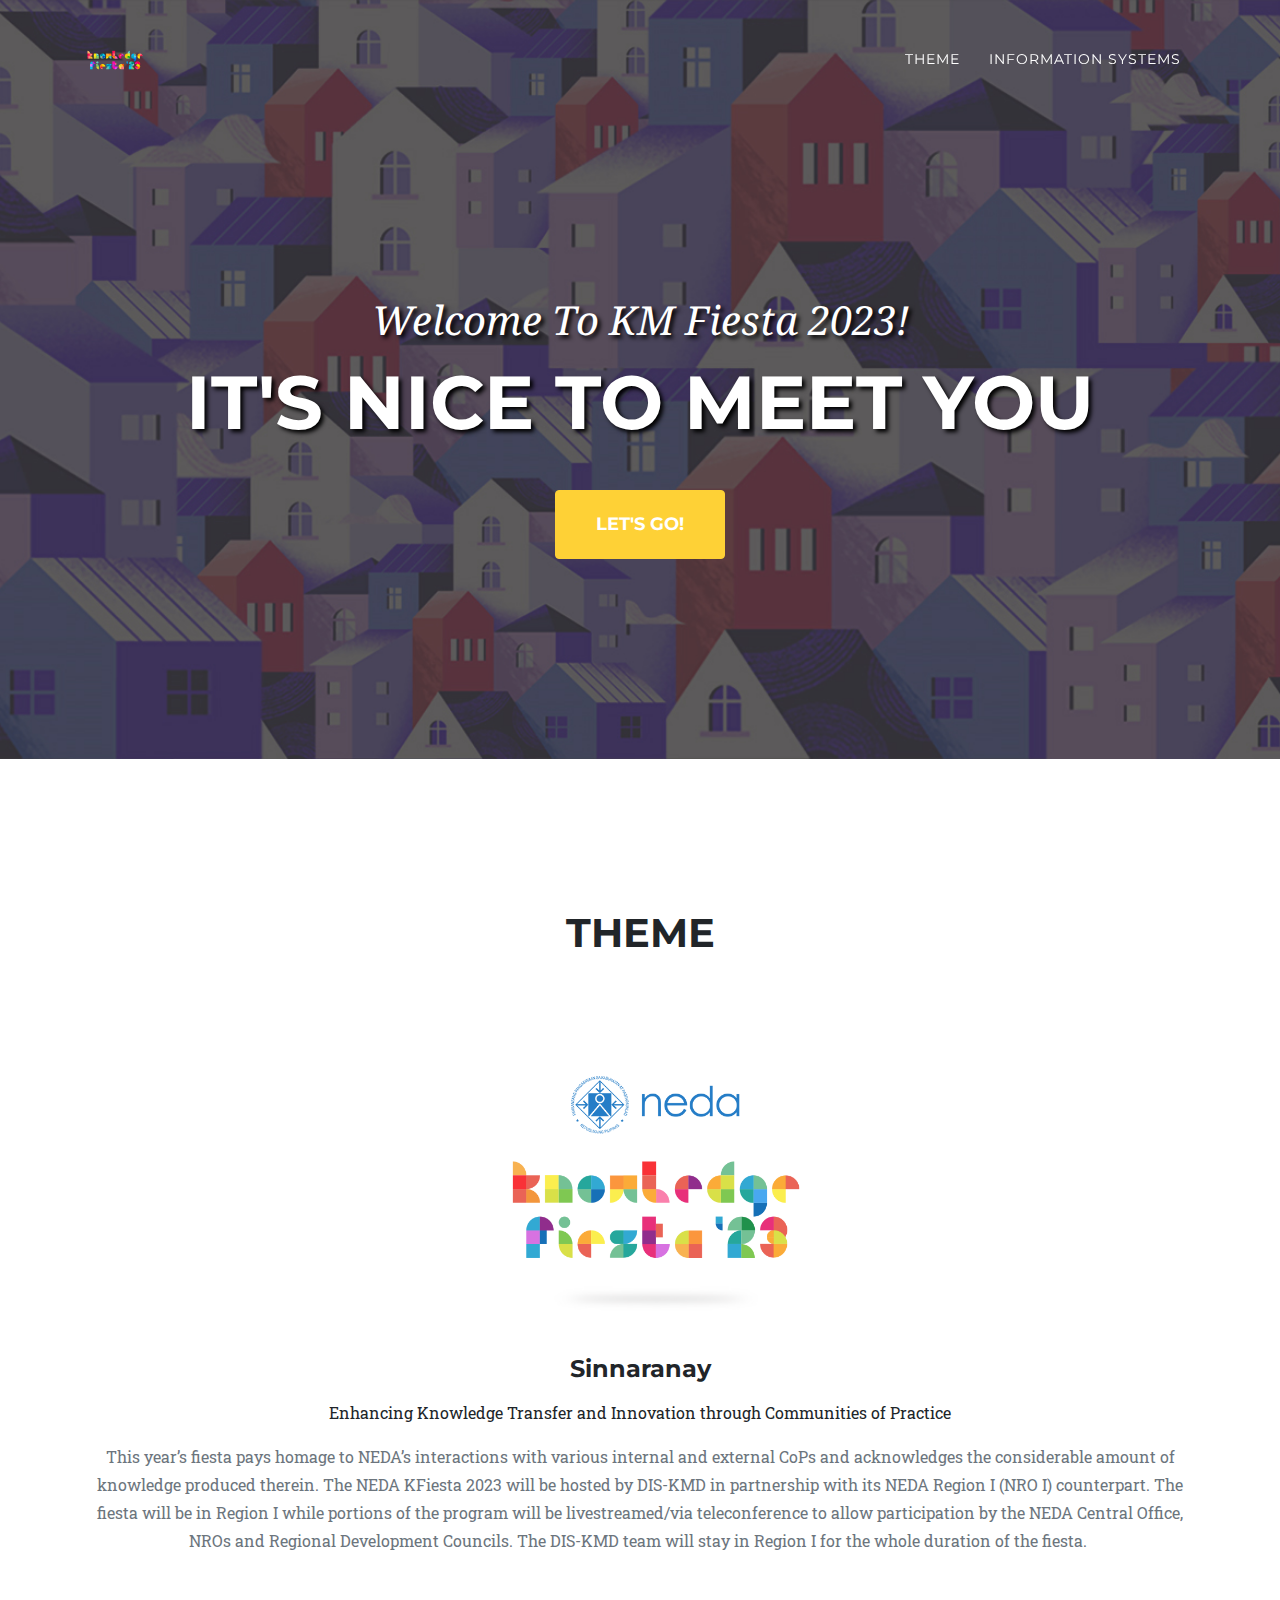
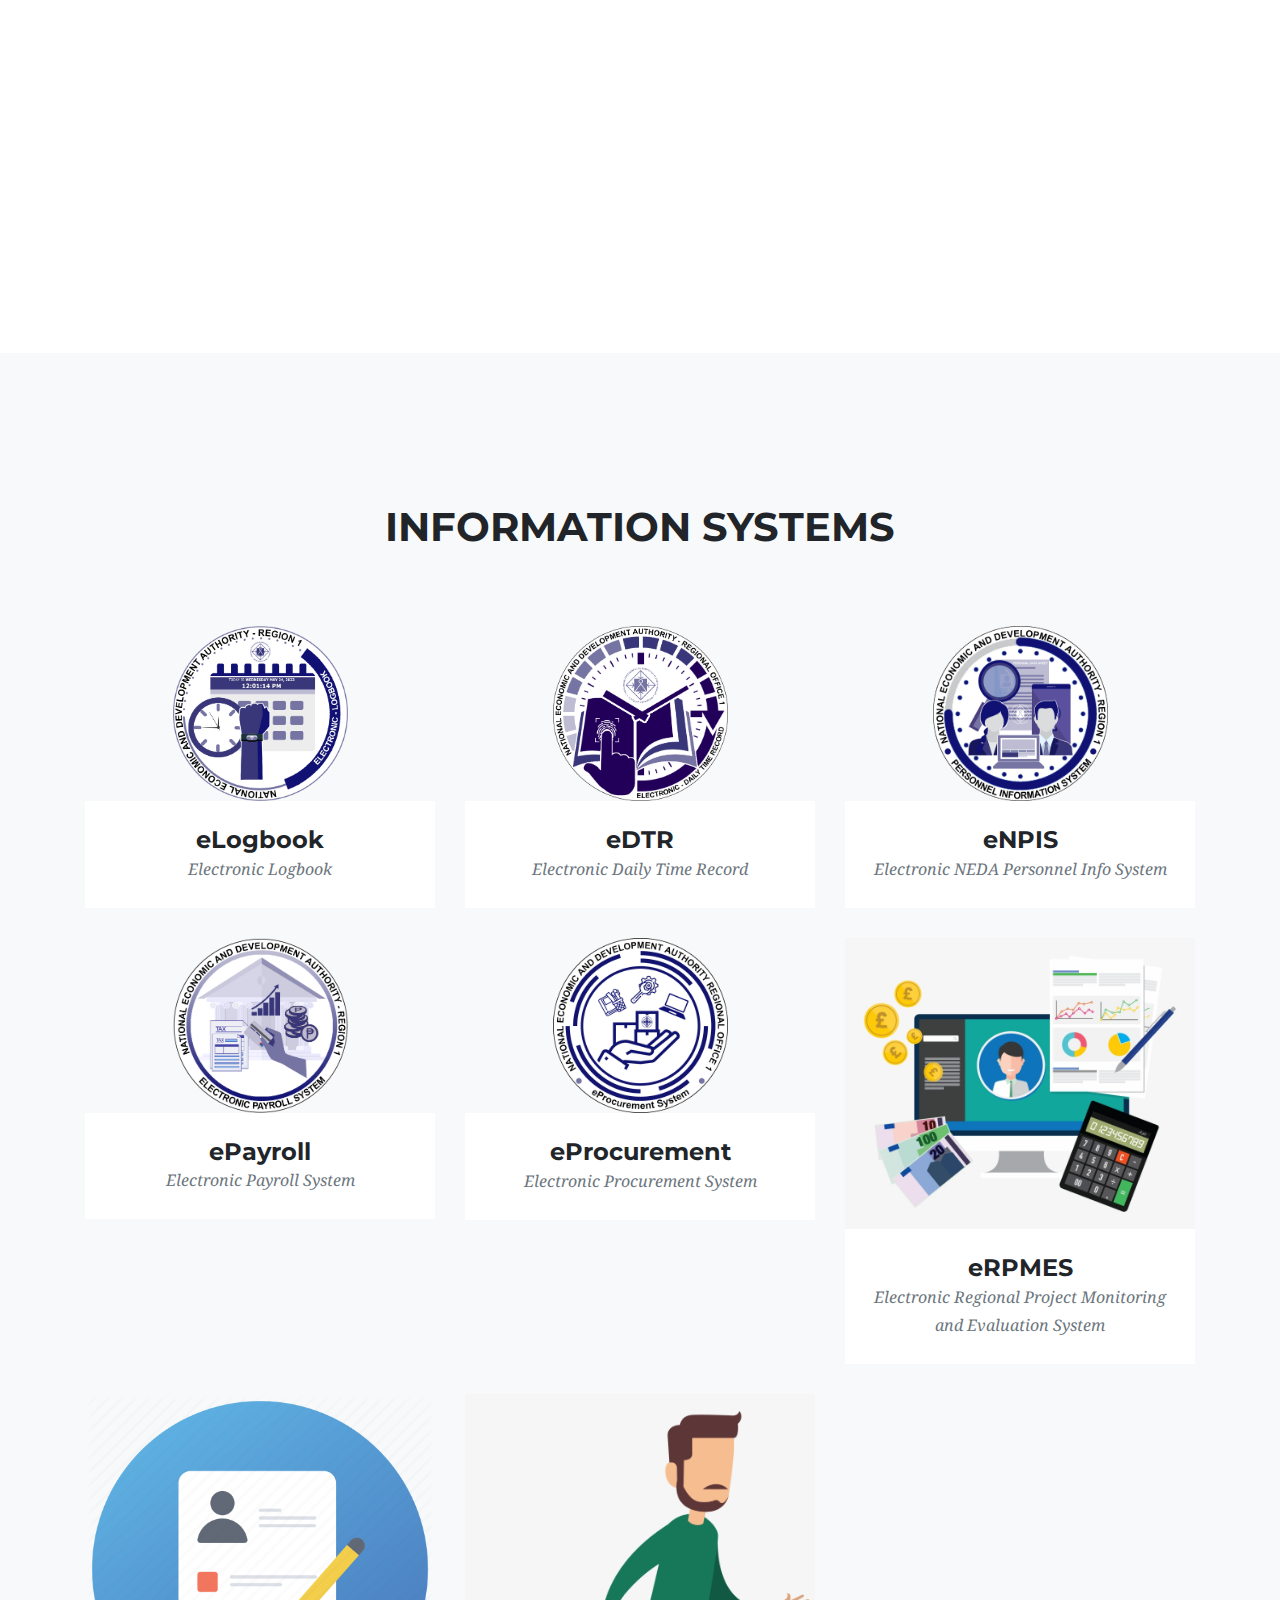
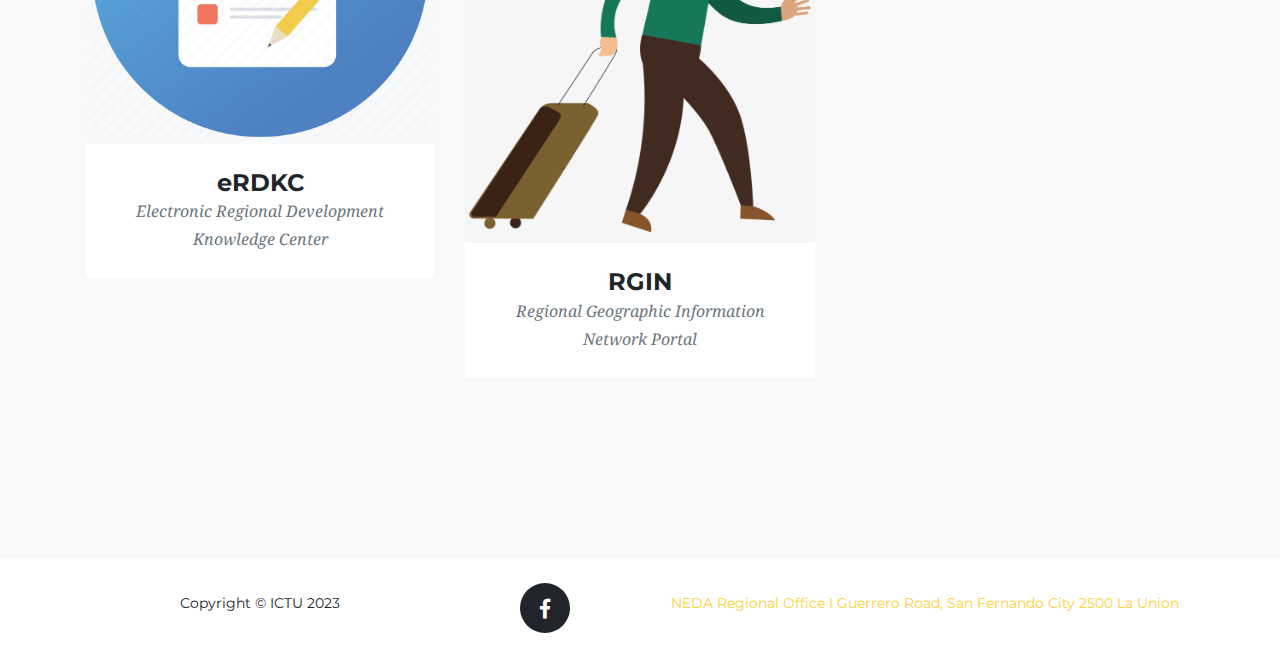
==== index.html @ d8503348 "first commit" ====
﻿<!DOCTYPE html>
<html lang="en">

<head>

  <meta charset="utf-8">
  <meta name="viewport" content="width=device-width, initial-scale=1, shrink-to-fit=no">
  <meta name="description" content="">
  <meta name="author" content="">

  <title>National Economic and Development Authority Region 1</title>
  <link rel="shortcut icon" href="./img/logos/kf2023logo.png" type="image/x-icon" />
  <!-- Bootstrap core CSS -->
  <link href="vendor/bootstrap/css/bootstrap.min.css" rel="stylesheet">

  <!-- Custom fonts for this template -->
  <link href="vendor/fontawesome-free/css/all.min.css" rel="stylesheet" type="text/css">
  <link href="https://fonts.googleapis.com/css?family=Montserrat:400,700" rel="stylesheet" type="text/css">
  <link href='https://fonts.googleapis.com/css?family=Kaushan+Script' rel='stylesheet' type='text/css'>
  <link href='https://fonts.googleapis.com/css?family=Droid+Serif:400,700,400italic,700italic' rel='stylesheet' type='text/css'>
  <link href='https://fonts.googleapis.com/css?family=Roboto+Slab:400,100,300,700' rel='stylesheet' type='text/css'>

  <!-- Custom styles for this template -->
  <link href="css/agency.min.css" rel="stylesheet">
  <link href="css/ess.min.css" rel="stylesheet">

</head>

<body id="page-top">

  <!-- Navigation -->
  <nav class="navbar navbar-expand-lg navbar-dark fixed-top" id="mainNav">
    <div class="container">
        <a class="navbar-brand js-scroll-trigger" href="#page-top"><img width="60" src="img/logos/kf2023logo.png" alt=""/></a>
        
      <button class="navbar-toggler navbar-toggler-right" type="button" data-toggle="collapse" data-target="#navbarResponsive" aria-controls="navbarResponsive" aria-expanded="false" aria-label="Toggle navigation">
        Menu
        <i class="fas fa-bars"></i>
      </button>
      <div class="collapse navbar-collapse" id="navbarResponsive">
        <ul class="navbar-nav text-uppercase ml-auto">
          <li class="nav-item">
            <a class="nav-link js-scroll-trigger" href="#services">Theme</a>
          </li>
          <!-- <li class="nav-item">
            <a class="nav-link js-scroll-trigger" href="#ess">Survey</a>
          </li> -->
          <li class="nav-item">
            <a class="nav-link js-scroll-trigger" href="#portfolio">Information Systems</a>
          </li>
        </ul>
      </div>
    </div>
  </nav>

  <!-- Header -->
  <header class="masthead">
    <div class="container">
      <div class="intro-text">
        <div class="intro-lead-in" style="text-shadow: 3px 3px 4px rgba(0, 0, 0, 1);">Welcome To KM Fiesta 2023!</div>
        <div class="intro-heading text-uppercase" style="text-shadow: 3px 3px 4px rgba(0, 0, 0, 1);">It's Nice To Meet You</div>
        <a class="btn btn-primary btn-xl text-uppercase js-scroll-trigger" href="#services">Let's Go!</a>
      </div>
    </div>
  </header>

  <!-- Services -->
  <section id="services">
    <div class="container">
      <div class="row">
        <div class="col-lg-12 text-center">
          <h2 class="section-heading text-uppercase">Theme</h2>
          <h3 class="section-subheading text-muted"></h3>
        </div>
      </div>
      <div class="row text-center">
        <div class="col-md-12">
          <img src="img/kf2023.png" style="height: 40%; width: auto;"/>
          <h4 class="service-heading">Sinnaranay</h4>
          <p>Enhancing Knowledge Transfer and Innovation through Communities of Practice</p>
          <p class="text-muted">This year’s fiesta pays homage to NEDA’s interactions with various internal and external CoPs and acknowledges the considerable amount of knowledge produced therein.​​​​​​​ The NEDA KFiesta 2023 will be hosted by DIS-KMD in partnership with its NEDA Region I (NRO I) counterpart. The fiesta will be in Region I while portions of the program will be livestreamed/via teleconference to allow participation by the NEDA Central Office, NROs and Regional Development Councils. The DIS-KMD team will stay in Region I for the whole duration of the fiesta. ​​​​​​​
            
            </p>
        </div>
     
      </div>
    </div>
  </section>

  <!--MODAL-->
  
 <!--  <div class="modal healthmonitoring">
   <div class="modal-dialog modal-xl" role="document"> 
    <div class="modal-content">
        <div class="modal-header">
            <h3>Health Monitoring </h3>
        </div>
        <div class="modal-body">
            <iframe style="height: 100%;min-height:700px ;width:100%;border:none; background-color: transparent; " src=""></iframe>           
        </div>
    </div>
   </div>
</div>

  <div class="modal foodproduct">
   <div class="modal-dialog modal-xl" role="document">
    <div class="modal-content">
        <div class="modal-header">
            <h3>Food Product Survey </h3>
        </div>
        <div class="modal-body">
            <iframe style="height: 100%;min-height:700px ;width:100%;border:none; background-color: transparent; " src="https://tinyurl.com/nro1foodsurvey"></iframe>         
        </div>
    </div>
   </div>
</div>
  <div class="modal zoomform">
   <div class="modal-dialog modal-xl" role="document">
    <div class="modal-content">
        <div class="modal-header">
            <h3>Zoom Meeting Online Request Form </h3>
        </div>
        <div class="modal-body">
            <iframe style="height: 100%;min-height:700px ;width:100%;border:none; background-color: transparent; " src="https://tinyurl.com/mytkudrf"></iframe>         
        </div>
    </div>
   </div>
</div>

  <div class="modal healthmonitoring2">
   <div class="modal-dialog modal-xl" role="document">
       
       
 
    <div class="modal-content">
        <div class="modal-header">
            <h3>Health Monitoring </h3>
        </div>
        <div class="modal-body">
            <div class="form-group ">
             
                
                <form>
  <div class="form-group">
    <label for="temperature">Temperature</label>
    <input name="temperature" id="temperature" type="number" class="form-control" required aria-describedby="temphelp">
    <small id="temphelp" class="form-text text-muted">Preferably taken before 12:00 A.M..</small>
  </div>
  <div class="form-group">
    <label for="date">Date</label>
    <input name="date" id="date" type="date" class="form-control" required aria-describedby="datehelp">
    <small id="datehelp" class="form-text text-muted">Date Today.</small>
  </div>
  <div class="form-group">
    <label for="name">Name</label>
    <input list="names" name="name" id="name" type="text" class="form-control" required placeholder="ex. Juan De La Cruz..." aria-describedby="namehelp">
    <small id="namehelp" class="form-text text-muted">What is your name?</small>
    <datalist id="names">

</datalist>
  </div>
  <div class="form-group">
    <label for="division">Division</label>
    <select  name="division" id="division"  class="form-control" required >
        
        <option value="FAD">FAD</option>
        <option value="PMED">PMED</option>
        <option value="PDIPBD">PDIPBD</option>
        <option value="PFPD">PFPD</option>
        <option value="DRD">DRD</option>
        <option selected="selected" value="VISITOR">VISITOR</option>
    </select>
   
  
  </div>
                    
                    
 
  <div class="form-group form-check">
      <h5>How are you feeling today?</h5>
      <div class="radio">
  <input type="radio" id="statusok" name="status" value="OK"> <label class="form-check-label" for="statusok">OK (Feeling Well)</label>
</div>
<div class="radio">
 <input type="radio" id="statusnok" name="status" value="Not OK"> <label class="form-check-label" for="statusnok">OK (Feeling Sick)</label>
</div>
  </div> 
                    
                    
                    
  <div class="form-group form-check">
      <h5>What are the symptoms that you are experiencing today? </h5>
      <small>Please select all applicable symptoms.</small>
      <br/>
      
      <div class="form-check form-check-inline">
          <input type="checkbox" class="form-check-input" id="s1" name="symptoms[]" value="Fever">
  <label class="form-check-label" for="s1">Fever</label>
</div>
      <div class="form-check form-check-inline">
  <input type="checkbox" class="form-check-input" id="s2" name="symptoms[]" value="Fatigue">
  <label class="form-check-label" for="s2">Fatigue</label>
</div>
      <div class="form-check form-check-inline">
  <input type="checkbox" class="form-check-input" id="s3" name="symptoms[]" value="Dry cough">
  <label class="form-check-label" for="s3">Dry cough</label>
</div>
      <div class="form-check form-check-inline">
  <input type="checkbox" class="form-check-input" id="s4" name="symptoms[]" value="Loss of appetite">
  <label class="form-check-label" for="s4">Loss of appetite</label>
</div>
      <div class="form-check form-check-inline">
  <input type="checkbox" class="form-check-input" id="s5" name="symptoms[]" value="Body aches">
  <label class="form-check-label" for="s5">Body aches</label>
</div>
      <div class="form-check form-check-inline">
  <input type="checkbox" class="form-check-input" id="s6" name="symptoms[]" value="Shortness of breath">
  <label class="form-check-label" for="s6">Shortness of breath</label>
</div>
      <div class="form-check form-check-inline">
  <input type="checkbox" class="form-check-input" id="s7" name="symptoms[]" value="Mucus or phlegm">
  <label class="form-check-label" for="s7">Mucus or phlegm</label>
</div>
      <div class="form-check form-check-inline">
  <input type="checkbox" class="form-check-input" id="s8" name="symptoms[]" value="Sore throat">
  <label class="form-check-label" for="s8">Sore throat</label>
</div><br/>
      <div class="form-check form-check-inline">
  <input type="checkbox" class="form-check-input" id="s9" name="symptoms[]" value="Headache">
  <label class="form-check-label" for="s9">Headache</label>
</div>
      <div class="form-check form-check-inline">
  <input type="checkbox" class="form-check-input" id="s10" name="symptoms[]" value="Chills">
  <label class="form-check-label" for="s10">Chills</label>
</div>
      <div class="form-check form-check-inline">
  <input type="checkbox" class="form-check-input" id="s11" name="symptoms[]" value="Loss of smell or taste">
  <label class="form-check-label" for="s11">Loss of smell or taste</label>
</div>
      <div class="form-check form-check-inline">
  <input type="checkbox" class="form-check-input" id="s12" name="symptoms[]" value="Congestion or runny nose">
  <label class="form-check-label" for="s12">Congestion or runny nose</label>
</div>
      <div class="form-check form-check-inline">
  <input type="checkbox" class="form-check-input" id="s13" name="symptoms[]" value="Nausea or vomiting">
  <label class="form-check-label" for="s13">Nausea or vomiting</label>
</div>
      <div class="form-check form-check-inline">
  <input type="checkbox" class="form-check-input" id="s14" name="symptoms[]" value="Diarrhea">
  <label class="form-check-label" for="s14">Diarrhea</label>
</div>
      <div class="form-check form-check-inline">
  <input type="checkbox" class="form-check-input" id="s15" name="symptoms[]" value="none">
  <label class="form-check-label" for="s15">None</label>
</div>
      <div class="form-group">
            <label for="s16">Others:</label>
  <input type="text" class="form-control" id="s16" name="symptoms[]" placeholder="ex. symptoms1,symptoms2,etc..." aria-describedby="shelp">
   <small id="shelp" class="form-text text-muted">Indicate other symptoms.</small>
</div>


    
    
  </div>
                    
                    
                    
  <button type="submit" class="btn btn-primary">Submit</button>
</form>
                
                
                
              
            
        </div>
    </div>
   </div>
</div>
</div>
 -->
  
    <!-- ess -->
  <!-- <section class="bg-light" id="ess">
    <div class="container">
      <div class="row">
        <div class="col-lg-12 text-center">
          <h2 class="section-heading text-uppercase">Survey Links</h2>
          <h3 class="section-subheading text-muted"></h3>
        </div>
      </div>
      <div class="row">
     
        
        
        <div class="col-md-4 col-sm-6 ess-item">
          <a class="ess-link" data-toggle="modal" data-src="https://www.bit.ly/3ij94Q5" data-target=".healthmonitoring" >
            <div class="ess-hover">
              <div class="ess-hover-content">
                <i class="fas fa-plus fa-3x"></i>
              </div>
            </div>
            <img class="img-fluid" src="img/portfolio/08-thumbnail.jpg" alt="">
          </a>
          <div class="ess-caption">
            <h4>Health Monitoring for Visitors</h4>
            <p class="text-muted">Health Monitoring Survey</p>
          </div>
        </div>


        <div class="col-md-4 col-sm-6 ess-item">
          <a class="ess-link" data-toggle="modal" data-src="https://www.bit.ly/3C6Tej9" data-target=".healthmonitoring" >
            <div class="ess-hover">
              <div class="ess-hover-content">
                <i class="fas fa-plus fa-3x"></i>
              </div>
            </div>
            <img class="img-fluid" src="img/portfolio/08-thumbnail.jpg" alt="">
          </a>
          <div class="ess-caption">
            <h4>Health Monitoring for PFPD</h4>
            <p class="text-muted">Health Monitoring Survey</p>
          </div>
        </div>     

        <div class="col-md-4 col-sm-6 ess-item">
          <a class="ess-link" data-toggle="modal" data-src="https://www.bit.ly/3xs3uPL" data-target=".healthmonitoring" >
            <div class="ess-hover">
              <div class="ess-hover-content">
                <i class="fas fa-plus fa-3x"></i>
              </div>
            </div>
            <img class="img-fluid" src="img/portfolio/08-thumbnail.jpg" alt="">
          </a>
          <div class="ess-caption">
            <h4>Health Monitoring for PDIPBD</h4>
            <p class="text-muted">Health Monitoring Survey</p>
          </div>
        </div> 
 

        <div class="col-md-4 col-sm-6 ess-item">
          <a class="ess-link" data-toggle="modal" data-src="https://bit.ly/3ljdJ6v" data-target=".healthmonitoring" >
            <div class="ess-hover">
              <div class="ess-hover-content">
                <i class="fas fa-plus fa-3x"></i>
              </div>
            </div>
            <img class="img-fluid" src="img/portfolio/08-thumbnail.jpg" alt="">
          </a>
          <div class="ess-caption">
            <h4>Health Monitoring for DRCAD</h4>
            <p class="text-muted">Health Monitoring Survey</p>
          </div>
        </div> 
 


        <div class="col-md-4 col-sm-6 ess-item">
          <a class="ess-link" data-toggle="modal" data-src="https://bit.ly/3j9zfaT" data-target=".healthmonitoring" >
            <div class="ess-hover">
              <div class="ess-hover-content">
                <i class="fas fa-plus fa-3x"></i>
              </div>
            </div>
            <img class="img-fluid" src="img/portfolio/08-thumbnail.jpg" alt="">
          </a>
          <div class="ess-caption">
            <h4>Health Monitoring for MED</h4>
            <p class="text-muted">Health Monitoring Survey</p>
          </div>
        </div> 
 


        <div class="col-md-4 col-sm-6 ess-item">
          <a class="ess-link" data-toggle="modal" data-src="https://bit.ly/2WxGVft" data-target=".healthmonitoring" >
            <div class="ess-hover">
              <div class="ess-hover-content">
                <i class="fas fa-plus fa-3x"></i>
              </div>
            </div>
            <img class="img-fluid" src="img/portfolio/08-thumbnail.jpg" alt="">
          </a>
          <div class="ess-caption">
            <h4>Health Monitoring for ICT Unit</h4>
            <p class="text-muted">Health Monitoring Survey</p>
          </div>
        </div> 

	<div class="col-md-4 col-sm-6 ess-item">
          <a class="ess-link" data-toggle="modal" data-src="https://bit.ly/3lkFThu" data-target=".healthmonitoring" >
            <div class="ess-hover">
              <div class="ess-hover-content">
                <i class="fas fa-plus fa-3x"></i>
              </div>
            </div>
            <img class="img-fluid" src="img/portfolio/08-thumbnail.jpg" alt="">
          </a>
          <div class="ess-caption">
            <h4>Health Monitoring for RDC Unit</h4>
            <p class="text-muted">Health Monitoring Survey</p>
          </div>
        </div> 

	<div class="col-md-4 col-sm-6 ess-item">
          <a class="ess-link" data-toggle="modal" data-src="https://bit.ly/3lj6X0h" data-target=".healthmonitoring" >
            <div class="ess-hover">
              <div class="ess-hover-content">
                <i class="fas fa-plus fa-3x"></i>
              </div>
            </div>
            <img class="img-fluid" src="img/portfolio/08-thumbnail.jpg" alt="">
          </a>
          <div class="ess-caption">
            <h4>Health Monitoring for ORD</h4>
            <p class="text-muted">Health Monitoring Survey</p>
          </div>
        </div> 

	<div class="col-md-4 col-sm-6 ess-item">
          <a class="ess-link" data-toggle="modal" data-src="https://bit.ly/3if0UIb" data-target=".healthmonitoring" >
            <div class="ess-hover">
              <div class="ess-hover-content">
                <i class="fas fa-plus fa-3x"></i>
              </div>
            </div>
            <img class="img-fluid" src="img/portfolio/08-thumbnail.jpg" alt="">
          </a>
          <div class="ess-caption">
            <h4>Health Monitoring for FAD</h4>
            <p class="text-muted">Health Monitoring Survey</p>
          </div>
        </div> 


      </div>
<div class="row">
        <div class="col-md-4 col-sm-6 ess-item">
          <a class="ess-link" data-toggle="modal" data-src="https://tinyurl.com/yckraxj9" data-target=".foodproduct" >
            <div class="ess-hover">
              <div class="ess-hover-content">
                <i class="fas fa-plus fa-3x"></i>
              </div>
            </div>
            <img class="img-fluid" src="https://img.freepik.com/free-vector/illustration-hands-holding-junk-food_53876-26715.jpg?w=2000" alt="">
          </a>
          <div class="ess-caption">
            <h4>Survey on Quality of Product After Issuance-Food Items</h4>
            <p class="text-muted">Food Product Survey</p>
          </div>
        </div> 

	<div class="col-md-4 col-sm-6 ess-item">
          <a class="ess-link" data-toggle="modal" data-src="https://tinyurl.com/mytkudrf" data-target=".zoomform" >
            <div class="ess-hover">
              <div class="ess-hover-content">
                <i class="fas fa-plus fa-3x"></i>
              </div>
            </div>
            <img class="img-fluid" src="img/portfolio/zoomform.jpg" alt="">
          </a>
          <div class="ess-caption">
            <h4>Zoom Online Meeting Request Form</h4>
            <p class="text-muted">Online Meeting Request Form</p>
          </div>
        </div>
</div>

    </div>
  </section> -->
  
  
    <!-- portpolio -->
  <section class="bg-light" id="portfolio">
    <div class="container">
      <div class="row">
        <div class="col-lg-12 text-center">
          <h2 class="section-heading text-uppercase">Information Systems</h2>
          <h3 class="section-subheading text-muted"></h3>
        </div>
      </div>
      <div class="row">
        <div class="col-md-4 col-sm-6 portfolio-item">
          <a class="portfolio-link"  target = "_blank" href="http://58.69.112.182/kmfiesta2023/logbook/">
            <div class="portfolio-hover">
              <div class="portfolio-hover-content">
                <i class="fas fa-plus fa-3x"></i>
              </div>
            </div>
            <div style="display: flex; align-items: center; justify-content: center;"><img class="img-fluid" src="img/portfolio/elogbook.png" alt="" style="height: 50%; width: 50%;"></div>
          </a>
          <div class="portfolio-caption">
            <h4>eLogbook</h4>
            <p class="text-muted">Electronic Logbook</p>
          </div>
        </div>
        <div class="col-md-4 col-sm-6 portfolio-item">
          <a class="portfolio-link"  target = "_blank" href="http://58.69.112.182/kmfiesta2023/personnel/">
            <div class="portfolio-hover">
              <div class="portfolio-hover-content">
                <i class="fas fa-plus fa-3x"></i>
              </div>
            </div>
            <div style="display: flex; align-items: center; justify-content: center;"><img class="img-fluid" src="img/portfolio/eDTR.png" alt="" style="height: 50%; width: 50%;"></div>
          </a>
          <div class="portfolio-caption">
            <h4>eDTR</h4>
            <p class="text-muted">Electronic Daily Time Record</p>
          </div>
        </div>
        <div class="col-md-4 col-sm-6 portfolio-item">
          <a class="portfolio-link"  target = "_blank" href="http://58.69.112.182/kmfiesta2023/npis/">
            <div class="portfolio-hover">
              <div class="portfolio-hover-content">
                <i class="fas fa-plus fa-3x"></i>
              </div>
            </div>
            <div style="display: flex; align-items: center; justify-content: center;"><img class="img-fluid" src="img/portfolio/eNPIS.png" alt="" style="height: 50%; width: 50%;"></div>
          </a>
          <div class="portfolio-caption">
            <h4>eNPIS</h4>
            <p class="text-muted">Electronic NEDA Personnel Info System</p>
          </div>
        </div>
        <div class="col-md-4 col-sm-6 portfolio-item">
          <a class="portfolio-link"  target = "_blank" href="http://58.69.112.182/kmfiesta2023/payroll/">
            <div class="portfolio-hover">
              <div class="portfolio-hover-content">
                <i class="fas fa-plus fa-3x"></i>
              </div>
            </div>
            <div style="display: flex; align-items: center; justify-content: center;"><img class="img-fluid" src="img/portfolio/ePayroll.png" alt="" style="height: 50%; width: 50%;"></div>
          </a>
          <div class="portfolio-caption">
            <h4>ePayroll</h4>
            <p class="text-muted">Electronic Payroll System</p>
          </div>
        </div>
        <div class="col-md-4 col-sm-6 portfolio-item">
          <a class="portfolio-link"  target = "_blank" href="http://58.69.112.182:81/kmfiesta2023/procurement">
            <div class="portfolio-hover">
              <div class="portfolio-hover-content">
                <i class="fas fa-plus fa-3x"></i>
              </div>
            </div>
            <div style="display: flex; align-items: center; justify-content: center;"><img class="img-fluid" src="img/portfolio/eProcurement.png" alt="" style="height: 50%; width: 50%;"></div>
          </a>
          <div class="portfolio-caption">
            <h4>eProcurement</h4>
            <p class="text-muted">Electronic Procurement System</p>
          </div>
        </div>
        <div class="col-md-4 col-sm-6 portfolio-item">
          <a class="portfolio-link"  target = "_blank" href="../payroll/">
            <div class="portfolio-hover">
              <div class="portfolio-hover-content">
                <i class="fas fa-plus fa-3x"></i>
              </div>
            </div>
            <img class="img-fluid" src="img/portfolio/05-thumbnail.jpg" alt="">
          </a>
          <div class="portfolio-caption">
            <h4>eRPMES</h4>
            <p class="text-muted">Electronic Regional Project Monitoring and Evaluation System</p>
          </div>
        </div>
        <div class="col-md-4 col-sm-6 portfolio-item">
          <a class="portfolio-link"  target = "_blank" href="../NPIS/">
            <div class="portfolio-hover">
              <div class="portfolio-hover-content">
                <i class="fas fa-plus fa-3x"></i>
              </div>
            </div>
            <img class="img-fluid" src="img/portfolio/09-thumbnail.png" alt="">
          </a>
          <div class="portfolio-caption">
            <h4>eRDKC</h4>
            <p class="text-muted">Electronic Regional Development Knowledge Center</p>
          </div>
        </div>
        <div class="col-md-4 col-sm-6 portfolio-item">
          <a class="portfolio-link"  target = "_blank" href="https://rgin.rdc1.gov.ph/">
            <div class="portfolio-hover">
              <div class="portfolio-hover-content">
                <i class="fas fa-plus fa-3x"></i>
              </div>
            </div>
            <img class="img-fluid" src="img/portfolio/06-thumbnail.jpg" alt="">
          </a>
          <div class="portfolio-caption">
            <h4>RGIN</h4>
            <p class="text-muted">Regional Geographic Information Network Portal</p>
          </div>
        </div>
    </div>
  </section>

  <!-- Footer -->
  <footer>
    <div class="container">
      <div class="row">
        <div class="col-md-4">
          <span class="copyright">Copyright &copy; ICTU 2023</span>
        </div>
        <div class="col-md-2">
          <ul class="list-inline social-buttons">
       
            <li class="list-inline-item">
              <a href="https://www.facebook.com/ilocosrdc">
                <i class="fab fa-facebook-f"></i>
              </a>
            </li>
      
          </ul>
        </div>
        <div class="col-md-6">
          <ul class="list-inline quicklinks">
            <li class="list-inline-item">
              <a href="https://www.google.com/maps/dir/15.0093824,120.7066624/NEDA+office+region+1/@16.3353037,120.3312084,9z/data=!4m9!4m8!1m1!4e1!1m5!1m1!1s0x33918e40e39b8201:0x6bfcb205dff820f1!2m2!1d120.3174108!2d16.6119199"> NEDA Regional Office I
Guerrero Road, San Fernando City
2500 La Union</a>
            </li>
         
          </ul>
        </div>
      </div>
    </div>
  </footer>

  

  <!-- Bootstrap core JavaScript -->
  <script src="vendor/jquery/jquery.min.js"></script>
  <script src="vendor/bootstrap/js/bootstrap.bundle.min.js"></script>

  <!-- Plugin JavaScript -->
  <script src="vendor/jquery-easing/jquery.easing.min.js"></script>

  <!-- Contact form JavaScript -->
  <script src="js/jqBootstrapValidation.js"></script>
  <script src="js/contact_me.js"></script>

  <!-- Custom scripts for this template -->
  <script src="js/agency.min.js"></script>
  <script src="js/agency.js"></script>
  <script src="js/ess.min.js"></script>

</body>

</html>
---- css/agency.min.css ----
/*!
 * Start Bootstrap - Agency v5.0.7 (https://startbootstrap.com/template-overviews/agency)
 * Copyright 2013-2019 Start Bootstrap
 * Licensed under MIT (https://github.com/BlackrockDigital/startbootstrap-agency/blob/master/LICENSE)
 */body{overflow-x:hidden;font-family:'Roboto Slab',-apple-system,BlinkMacSystemFont,'Segoe UI',Roboto,'Helvetica Neue',Arial,sans-serif,'Apple Color Emoji','Segoe UI Emoji','Segoe UI Symbol','Noto Color Emoji'}p{line-height:1.75}a{color:#fed136}a:hover{color:#fec503}.text-primary{color:#fed136!important}h1,h2,h3,h4,h5,h6{font-weight:700;font-family:Montserrat,-apple-system,BlinkMacSystemFont,'Segoe UI',Roboto,'Helvetica Neue',Arial,sans-serif,'Apple Color Emoji','Segoe UI Emoji','Segoe UI Symbol','Noto Color Emoji'}section{padding:100px 0}section h2.section-heading{font-size:40px;margin-top:0;margin-bottom:15px}section h3.section-subheading{font-size:16px;font-weight:400;font-style:italic;margin-bottom:75px;text-transform:none;font-family:'Droid Serif',-apple-system,BlinkMacSystemFont,'Segoe UI',Roboto,'Helvetica Neue',Arial,sans-serif,'Apple Color Emoji','Segoe UI Emoji','Segoe UI Symbol','Noto Color Emoji'}@media (min-width:768px){section{padding:150px 0}}.btn{font-family:Montserrat,-apple-system,BlinkMacSystemFont,'Segoe UI',Roboto,'Helvetica Neue',Arial,sans-serif,'Apple Color Emoji','Segoe UI Emoji','Segoe UI Symbol','Noto Color Emoji';font-weight:700}.btn-xl{font-size:18px;padding:20px 40px}.btn-primary{background-color:#fed136;border-color:#fed136}.btn-primary:active,.btn-primary:focus,.btn-primary:hover{background-color:#fec810!important;border-color:#fec810!important;color:#fff}.btn-primary:active,.btn-primary:focus{-webkit-box-shadow:0 0 0 .2rem rgba(254,209,55,.5)!important;box-shadow:0 0 0 .2rem rgba(254,209,55,.5)!important}::selection{background:#fed136;text-shadow:none}img::selection{background:0 0}img::-moz-selection{background:0 0}#mainNav{background-color:#212529}#mainNav .navbar-toggler{font-size:12px;right:0;padding:13px;text-transform:uppercase;color:#fff;border:0;background-color:#fed136;font-family:Montserrat,-apple-system,BlinkMacSystemFont,'Segoe UI',Roboto,'Helvetica Neue',Arial,sans-serif,'Apple Color Emoji','Segoe UI Emoji','Segoe UI Symbol','Noto Color Emoji'}#mainNav .navbar-brand{color:#fed136;font-family:'Kaushan Script',-apple-system,BlinkMacSystemFont,'Segoe UI',Roboto,'Helvetica Neue',Arial,sans-serif,'Apple Color Emoji','Segoe UI Emoji','Segoe UI Symbol','Noto Color Emoji'}#mainNav .navbar-brand.active,#mainNav .navbar-brand:active,#mainNav .navbar-brand:focus,#mainNav .navbar-brand:hover{color:#fec503}#mainNav .navbar-nav .nav-item .nav-link{font-size:90%;font-weight:400;padding:.75em 0;letter-spacing:1px;color:#fff;font-family:Montserrat,-apple-system,BlinkMacSystemFont,'Segoe UI',Roboto,'Helvetica Neue',Arial,sans-serif,'Apple Color Emoji','Segoe UI Emoji','Segoe UI Symbol','Noto Color Emoji'}#mainNav .navbar-nav .nav-item .nav-link.active,#mainNav .navbar-nav .nav-item .nav-link:hover{color:#fed136}@media (min-width:992px){#mainNav{padding-top:25px;padding-bottom:25px;-webkit-transition:padding-top .3s,padding-bottom .3s;transition:padding-top .3s,padding-bottom .3s;border:none;background-color:transparent}#mainNav .navbar-brand{font-size:1.75em;-webkit-transition:all .3s;transition:all .3s}#mainNav .navbar-nav .nav-item .nav-link{padding:1.1em 1em!important}#mainNav.navbar-shrink{padding-top:0;padding-bottom:0;background-color:#212529}#mainNav.navbar-shrink .navbar-brand{font-size:1.25em;padding:12px 0}}header.masthead{text-align:center;color:#fff;background-image:url(../img/header-bg.jpg);background-repeat:no-repeat;background-attachment:scroll;background-position:center center;background-size:cover}header.masthead .intro-text{padding-top:150px;padding-bottom:100px}header.masthead .intro-text .intro-lead-in{font-size:22px;font-style:italic;line-height:22px;margin-bottom:25px;font-family:'Droid Serif',-apple-system,BlinkMacSystemFont,'Segoe UI',Roboto,'Helvetica Neue',Arial,sans-serif,'Apple Color Emoji','Segoe UI Emoji','Segoe UI Symbol','Noto Color Emoji'}header.masthead .intro-text .intro-heading{font-size:50px;font-weight:700;line-height:50px;margin-bottom:25px;font-family:Montserrat,-apple-system,BlinkMacSystemFont,'Segoe UI',Roboto,'Helvetica Neue',Arial,sans-serif,'Apple Color Emoji','Segoe UI Emoji','Segoe UI Symbol','Noto Color Emoji'}@media (min-width:768px){header.masthead .intro-text{padding-top:300px;padding-bottom:200px}header.masthead .intro-text .intro-lead-in{font-size:40px;font-style:italic;line-height:40px;margin-bottom:25px;font-family:'Droid Serif',-apple-system,BlinkMacSystemFont,'Segoe UI',Roboto,'Helvetica Neue',Arial,sans-serif,'Apple Color Emoji','Segoe UI Emoji','Segoe UI Symbol','Noto Color Emoji'}header.masthead .intro-text .intro-heading{font-size:75px;font-weight:700;line-height:75px;margin-bottom:50px;font-family:Montserrat,-apple-system,BlinkMacSystemFont,'Segoe UI',Roboto,'Helvetica Neue',Arial,sans-serif,'Apple Color Emoji','Segoe UI Emoji','Segoe UI Symbol','Noto Color Emoji'}}.service-heading{margin:15px 0;text-transform:none}#portfolio .portfolio-item{right:0;margin:0 0 15px}#portfolio .portfolio-item .portfolio-link{position:relative;display:block;max-width:400px;margin:0 auto;cursor:pointer}#portfolio .portfolio-item .portfolio-link .portfolio-hover{position:absolute;width:100%;height:100%;-webkit-transition:all ease .5s;transition:all ease .5s;opacity:0;background:rgba(254,209,54,.9)}#portfolio .portfolio-item .portfolio-link .portfolio-hover:hover{opacity:1}#portfolio .portfolio-item .portfolio-link .portfolio-hover .portfolio-hover-content{font-size:20px;position:absolute;top:50%;width:100%;height:20px;margin-top:-12px;text-align:center;color:#fff}#portfolio .portfolio-item .portfolio-link .portfolio-hover .portfolio-hover-content i{margin-top:-12px}#portfolio .portfolio-item .portfolio-link .portfolio-hover .portfolio-hover-content h3,#portfolio .portfolio-item .portfolio-link .portfolio-hover .portfolio-hover-content h4{margin:0}#portfolio .portfolio-item .portfolio-caption{max-width:400px;margin:0 auto;padding:25px;text-align:center;background-color:#fff}#portfolio .portfolio-item .portfolio-caption h4{margin:0;text-transform:none}#portfolio .portfolio-item .portfolio-caption p{font-size:16px;font-style:italic;margin:0;font-family:'Droid Serif',-apple-system,BlinkMacSystemFont,'Segoe UI',Roboto,'Helvetica Neue',Arial,sans-serif,'Apple Color Emoji','Segoe UI Emoji','Segoe UI Symbol','Noto Color Emoji'}#portfolio *{z-index:2}@media (min-width:767px){#portfolio .portfolio-item{margin:0 0 30px}}.portfolio-modal{padding-right:0!important}.portfolio-modal .modal-dialog{margin:1rem;max-width:100vw}.portfolio-modal .modal-content{padding:100px 0;text-align:center}.portfolio-modal .modal-content h2{font-size:3em;margin-bottom:15px}.portfolio-modal .modal-content p{margin-bottom:30px}.portfolio-modal .modal-content p.item-intro{font-size:16px;font-style:italic;margin:20px 0 30px;font-family:'Droid Serif',-apple-system,BlinkMacSystemFont,'Segoe UI',Roboto,'Helvetica Neue',Arial,sans-serif,'Apple Color Emoji','Segoe UI Emoji','Segoe UI Symbol','Noto Color Emoji'}.portfolio-modal .modal-content ul.list-inline{margin-top:0;margin-bottom:30px}.portfolio-modal .modal-content img{margin-bottom:30px}.portfolio-modal .modal-content button{cursor:pointer}.portfolio-modal .close-modal{position:absolute;top:25px;right:25px;width:75px;height:75px;cursor:pointer;background-color:transparent}.portfolio-modal .close-modal:hover{opacity:.3}.portfolio-modal .close-modal .lr{z-index:1051;width:1px;height:75px;margin-left:35px;-webkit-transform:rotate(45deg);transform:rotate(45deg);background-color:#212529}.portfolio-modal .close-modal .lr .rl{z-index:1052;width:1px;height:75px;-webkit-transform:rotate(90deg);transform:rotate(90deg);background-color:#212529}.timeline{position:relative;padding:0;list-style:none}.timeline:before{position:absolute;top:0;bottom:0;left:40px;width:2px;margin-left:-1.5px;content:'';background-color:#e9ecef}.timeline>li{position:relative;min-height:50px;margin-bottom:50px}.timeline>li:after,.timeline>li:before{display:table;content:' '}.timeline>li:after{clear:both}.timeline>li .timeline-panel{position:relative;float:right;width:100%;padding:0 20px 0 100px;text-align:left}.timeline>li .timeline-panel:before{right:auto;left:-15px;border-right-width:15px;border-left-width:0}.timeline>li .timeline-panel:after{right:auto;left:-14px;border-right-width:14px;border-left-width:0}.timeline>li .timeline-image{position:absolute;z-index:100;left:0;width:80px;height:80px;margin-left:0;text-align:center;color:#fff;border:7px solid #e9ecef;border-radius:100%;background-color:#fed136}.timeline>li .timeline-image h4{font-size:10px;line-height:14px;margin-top:12px}.timeline>li.timeline-inverted>.timeline-panel{float:right;padding:0 20px 0 100px;text-align:left}.timeline>li.timeline-inverted>.timeline-panel:before{right:auto;left:-15px;border-right-width:15px;border-left-width:0}.timeline>li.timeline-inverted>.timeline-panel:after{right:auto;left:-14px;border-right-width:14px;border-left-width:0}.timeline>li:last-child{margin-bottom:0}.timeline .timeline-heading h4{margin-top:0;color:inherit}.timeline .timeline-heading h4.subheading{text-transform:none}.timeline .timeline-body>p,.timeline .timeline-body>ul{margin-bottom:0}@media (min-width:768px){.timeline:before{left:50%}.timeline>li{min-height:100px;margin-bottom:100px}.timeline>li .timeline-panel{float:left;width:41%;padding:0 20px 20px 30px;text-align:right}.timeline>li .timeline-image{left:50%;width:100px;height:100px;margin-left:-50px}.timeline>li .timeline-image h4{font-size:13px;line-height:18px;margin-top:16px}.timeline>li.timeline-inverted>.timeline-panel{float:right;padding:0 30px 20px 20px;text-align:left}}@media (min-width:992px){.timeline>li{min-height:150px}.timeline>li .timeline-panel{padding:0 20px 20px}.timeline>li .timeline-image{width:150px;height:150px;margin-left:-75px}.timeline>li .timeline-image h4{font-size:18px;line-height:26px;margin-top:30px}.timeline>li.timeline-inverted>.timeline-panel{padding:0 20px 20px}}@media (min-width:1200px){.timeline>li{min-height:170px}.timeline>li .timeline-panel{padding:0 20px 20px 100px}.timeline>li .timeline-image{width:170px;height:170px;margin-left:-85px}.timeline>li .timeline-image h4{margin-top:40px}.timeline>li.timeline-inverted>.timeline-panel{padding:0 100px 20px 20px}}.team-member{margin-bottom:50px;text-align:center}.team-member img{width:225px;height:225px;border:7px solid #fff}.team-member h4{margin-top:25px;margin-bottom:0;text-transform:none}.team-member p{margin-top:0}section#contact{background-color:#212529;background-image:url(../img/map-image.png);background-repeat:no-repeat;background-position:center}section#contact .section-heading{color:#fff}section#contact .form-group{margin-bottom:25px}section#contact .form-group input,section#contact .form-group textarea{padding:20px}section#contact .form-group input.form-control{height:auto}section#contact .form-group textarea.form-control{height:248px}section#contact .form-control:focus{border-color:#fed136;-webkit-box-shadow:none;box-shadow:none}section#contact ::-webkit-input-placeholder{font-weight:700;color:#ced4da;font-family:Montserrat,-apple-system,BlinkMacSystemFont,'Segoe UI',Roboto,'Helvetica Neue',Arial,sans-serif,'Apple Color Emoji','Segoe UI Emoji','Segoe UI Symbol','Noto Color Emoji'}section#contact :-moz-placeholder{font-weight:700;color:#ced4da;font-family:Montserrat,-apple-system,BlinkMacSystemFont,'Segoe UI',Roboto,'Helvetica Neue',Arial,sans-serif,'Apple Color Emoji','Segoe UI Emoji','Segoe UI Symbol','Noto Color Emoji'}section#contact ::-moz-placeholder{font-weight:700;color:#ced4da;font-family:Montserrat,-apple-system,BlinkMacSystemFont,'Segoe UI',Roboto,'Helvetica Neue',Arial,sans-serif,'Apple Color Emoji','Segoe UI Emoji','Segoe UI Symbol','Noto Color Emoji'}section#contact :-ms-input-placeholder{font-weight:700;color:#ced4da;font-family:Montserrat,-apple-system,BlinkMacSystemFont,'Segoe UI',Roboto,'Helvetica Neue',Arial,sans-serif,'Apple Color Emoji','Segoe UI Emoji','Segoe UI Symbol','Noto Color Emoji'}footer{padding:25px 0;text-align:center}footer span.copyright{font-size:90%;line-height:40px;text-transform:none;font-family:Montserrat,-apple-system,BlinkMacSystemFont,'Segoe UI',Roboto,'Helvetica Neue',Arial,sans-serif,'Apple Color Emoji','Segoe UI Emoji','Segoe UI Symbol','Noto Color Emoji'}footer ul.quicklinks{font-size:90%;line-height:40px;margin-bottom:0;text-transform:none;font-family:Montserrat,-apple-system,BlinkMacSystemFont,'Segoe UI',Roboto,'Helvetica Neue',Arial,sans-serif,'Apple Color Emoji','Segoe UI Emoji','Segoe UI Symbol','Noto Color Emoji'}ul.social-buttons{margin-bottom:0}ul.social-buttons li a{font-size:20px;line-height:50px;display:block;width:50px;height:50px;-webkit-transition:all .3s;transition:all .3s;color:#fff;border-radius:100%;outline:0;background-color:#212529}ul.social-buttons li a:active,ul.social-buttons li a:focus,ul.social-buttons li a:hover{background-color:#fed136}
---- css/ess.min.css ----
/*!
 * Start Bootstrap - Agency v5.0.7 (https://startbootstrap.com/template-overviews/agency)
 * Copyright 2013-2019 Start Bootstrap
 * Licensed under MIT (https://github.com/BlackrockDigital/startbootstrap-agency/blob/master/LICENSE)
 */body{overflow-x:hidden;font-family:'Roboto Slab',-apple-system,BlinkMacSystemFont,'Segoe UI',Roboto,'Helvetica Neue',Arial,sans-serif,'Apple Color Emoji','Segoe UI Emoji','Segoe UI Symbol','Noto Color Emoji'}p{line-height:1.75}a{color:#fed136}a:hover{color:#fec503}.text-primary{color:#fed136!important}h1,h2,h3,h4,h5,h6{font-weight:700;font-family:Montserrat,-apple-system,BlinkMacSystemFont,'Segoe UI',Roboto,'Helvetica Neue',Arial,sans-serif,'Apple Color Emoji','Segoe UI Emoji','Segoe UI Symbol','Noto Color Emoji'}section{padding:100px 0}section h2.section-heading{font-size:40px;margin-top:0;margin-bottom:15px}section h3.section-subheading{font-size:16px;font-weight:400;font-style:italic;margin-bottom:75px;text-transform:none;font-family:'Droid Serif',-apple-system,BlinkMacSystemFont,'Segoe UI',Roboto,'Helvetica Neue',Arial,sans-serif,'Apple Color Emoji','Segoe UI Emoji','Segoe UI Symbol','Noto Color Emoji'}@media (min-width:768px){section{padding:150px 0}}.btn{font-family:Montserrat,-apple-system,BlinkMacSystemFont,'Segoe UI',Roboto,'Helvetica Neue',Arial,sans-serif,'Apple Color Emoji','Segoe UI Emoji','Segoe UI Symbol','Noto Color Emoji';font-weight:700}.btn-xl{font-size:18px;padding:20px 40px}.btn-primary{background-color:#fed136;border-color:#fed136}.btn-primary:active,.btn-primary:focus,.btn-primary:hover{background-color:#fec810!important;border-color:#fec810!important;color:#fff}.btn-primary:active,.btn-primary:focus{-webkit-box-shadow:0 0 0 .2rem rgba(254,209,55,.5)!important;box-shadow:0 0 0 .2rem rgba(254,209,55,.5)!important}::selection{background:#fed136;text-shadow:none}img::selection{background:0 0}img::-moz-selection{background:0 0}#mainNav{background-color:#212529}#mainNav .navbar-toggler{font-size:12px;right:0;padding:13px;text-transform:uppercase;color:#fff;border:0;background-color:#fed136;font-family:Montserrat,-apple-system,BlinkMacSystemFont,'Segoe UI',Roboto,'Helvetica Neue',Arial,sans-serif,'Apple Color Emoji','Segoe UI Emoji','Segoe UI Symbol','Noto Color Emoji'}#mainNav .navbar-brand{color:#fed136;font-family:'Kaushan Script',-apple-system,BlinkMacSystemFont,'Segoe UI',Roboto,'Helvetica Neue',Arial,sans-serif,'Apple Color Emoji','Segoe UI Emoji','Segoe UI Symbol','Noto Color Emoji'}#mainNav .navbar-brand.active,#mainNav .navbar-brand:active,#mainNav .navbar-brand:focus,#mainNav .navbar-brand:hover{color:#fec503}#mainNav .navbar-nav .nav-item .nav-link{font-size:90%;font-weight:400;padding:.75em 0;letter-spacing:1px;color:#fff;font-family:Montserrat,-apple-system,BlinkMacSystemFont,'Segoe UI',Roboto,'Helvetica Neue',Arial,sans-serif,'Apple Color Emoji','Segoe UI Emoji','Segoe UI Symbol','Noto Color Emoji'}#mainNav .navbar-nav .nav-item .nav-link.active,#mainNav .navbar-nav .nav-item .nav-link:hover{color:#fed136}@media (min-width:992px){#mainNav{padding-top:25px;padding-bottom:25px;-webkit-transition:padding-top .3s,padding-bottom .3s;transition:padding-top .3s,padding-bottom .3s;border:none;background-color:transparent}#mainNav .navbar-brand{font-size:1.75em;-webkit-transition:all .3s;transition:all .3s}#mainNav .navbar-nav .nav-item .nav-link{padding:1.1em 1em!important}#mainNav.navbar-shrink{padding-top:0;padding-bottom:0;background-color:#212529}#mainNav.navbar-shrink .navbar-brand{font-size:1.25em;padding:12px 0}}header.masthead{text-align:center;color:#fff;background-image:url(../img/header-bg.jpg);background-repeat:no-repeat;background-attachment:scroll;background-position:center center;background-size:cover}header.masthead .intro-text{padding-top:150px;padding-bottom:100px}header.masthead .intro-text .intro-lead-in{font-size:22px;font-style:italic;line-height:22px;margin-bottom:25px;font-family:'Droid Serif',-apple-system,BlinkMacSystemFont,'Segoe UI',Roboto,'Helvetica Neue',Arial,sans-serif,'Apple Color Emoji','Segoe UI Emoji','Segoe UI Symbol','Noto Color Emoji'}header.masthead .intro-text .intro-heading{font-size:50px;font-weight:700;line-height:50px;margin-bottom:25px;font-family:Montserrat,-apple-system,BlinkMacSystemFont,'Segoe UI',Roboto,'Helvetica Neue',Arial,sans-serif,'Apple Color Emoji','Segoe UI Emoji','Segoe UI Symbol','Noto Color Emoji'}@media (min-width:768px){header.masthead .intro-text{padding-top:300px;padding-bottom:200px}header.masthead .intro-text .intro-lead-in{font-size:40px;font-style:italic;line-height:40px;margin-bottom:25px;font-family:'Droid Serif',-apple-system,BlinkMacSystemFont,'Segoe UI',Roboto,'Helvetica Neue',Arial,sans-serif,'Apple Color Emoji','Segoe UI Emoji','Segoe UI Symbol','Noto Color Emoji'}header.masthead .intro-text .intro-heading{font-size:75px;font-weight:700;line-height:75px;margin-bottom:50px;font-family:Montserrat,-apple-system,BlinkMacSystemFont,'Segoe UI',Roboto,'Helvetica Neue',Arial,sans-serif,'Apple Color Emoji','Segoe UI Emoji','Segoe UI Symbol','Noto Color Emoji'}}.service-heading{margin:15px 0;text-transform:none}#ess .ess-item{right:0;margin:0 0 15px}#ess .ess-item .ess-link{position:relative;display:block;max-width:400px;margin:0 auto;cursor:pointer}#ess .ess-item .ess-link .ess-hover{position:absolute;width:100%;height:100%;-webkit-transition:all ease .5s;transition:all ease .5s;opacity:0;background:rgba(254,209,54,.9)}#ess .ess-item .ess-link .ess-hover:hover{opacity:1}#ess .ess-item .ess-link .ess-hover .ess-hover-content{font-size:20px;position:absolute;top:50%;width:100%;height:20px;margin-top:-12px;text-align:center;color:#fff}#ess .ess-item .ess-link .ess-hover .ess-hover-content i{margin-top:-12px}#ess .ess-item .ess-link .ess-hover .ess-hover-content h3,#ess .ess-item .ess-link .ess-hover .ess-hover-content h4{margin:0}#ess .ess-item .ess-caption{max-width:400px;margin:0 auto;padding:25px;text-align:center;background-color:#fff}#ess .ess-item .ess-caption h4{margin:0;text-transform:none}#ess .ess-item .ess-caption p{font-size:16px;font-style:italic;margin:0;font-family:'Droid Serif',-apple-system,BlinkMacSystemFont,'Segoe UI',Roboto,'Helvetica Neue',Arial,sans-serif,'Apple Color Emoji','Segoe UI Emoji','Segoe UI Symbol','Noto Color Emoji'}#ess *{z-index:2}@media (min-width:767px){#ess .ess-item{margin:0 0 30px}}.ess-modal{padding-right:0!important}.ess-modal .modal-dialog{margin:1rem;max-width:100vw}.ess-modal .modal-content{padding:100px 0;text-align:center}.ess-modal .modal-content h2{font-size:3em;margin-bottom:15px}.ess-modal .modal-content p{margin-bottom:30px}.ess-modal .modal-content p.item-intro{font-size:16px;font-style:italic;margin:20px 0 30px;font-family:'Droid Serif',-apple-system,BlinkMacSystemFont,'Segoe UI',Roboto,'Helvetica Neue',Arial,sans-serif,'Apple Color Emoji','Segoe UI Emoji','Segoe UI Symbol','Noto Color Emoji'}.ess-modal .modal-content ul.list-inline{margin-top:0;margin-bottom:30px}.ess-modal .modal-content img{margin-bottom:30px}.ess-modal .modal-content button{cursor:pointer}.ess-modal .close-modal{position:absolute;top:25px;right:25px;width:75px;height:75px;cursor:pointer;background-color:transparent}.ess-modal .close-modal:hover{opacity:.3}.ess-modal .close-modal .lr{z-index:1051;width:1px;height:75px;margin-left:35px;-webkit-transform:rotate(45deg);transform:rotate(45deg);background-color:#212529}.ess-modal .close-modal .lr .rl{z-index:1052;width:1px;height:75px;-webkit-transform:rotate(90deg);transform:rotate(90deg);background-color:#212529}.timeline{position:relative;padding:0;list-style:none}.timeline:before{position:absolute;top:0;bottom:0;left:40px;width:2px;margin-left:-1.5px;content:'';background-color:#e9ecef}.timeline>li{position:relative;min-height:50px;margin-bottom:50px}.timeline>li:after,.timeline>li:before{display:table;content:' '}.timeline>li:after{clear:both}.timeline>li .timeline-panel{position:relative;float:right;width:100%;padding:0 20px 0 100px;text-align:left}.timeline>li .timeline-panel:before{right:auto;left:-15px;border-right-width:15px;border-left-width:0}.timeline>li .timeline-panel:after{right:auto;left:-14px;border-right-width:14px;border-left-width:0}.timeline>li .timeline-image{position:absolute;z-index:100;left:0;width:80px;height:80px;margin-left:0;text-align:center;color:#fff;border:7px solid #e9ecef;border-radius:100%;background-color:#fed136}.timeline>li .timeline-image h4{font-size:10px;line-height:14px;margin-top:12px}.timeline>li.timeline-inverted>.timeline-panel{float:right;padding:0 20px 0 100px;text-align:left}.timeline>li.timeline-inverted>.timeline-panel:before{right:auto;left:-15px;border-right-width:15px;border-left-width:0}.timeline>li.timeline-inverted>.timeline-panel:after{right:auto;left:-14px;border-right-width:14px;border-left-width:0}.timeline>li:last-child{margin-bottom:0}.timeline .timeline-heading h4{margin-top:0;color:inherit}.timeline .timeline-heading h4.subheading{text-transform:none}.timeline .timeline-body>p,.timeline .timeline-body>ul{margin-bottom:0}@media (min-width:768px){.timeline:before{left:50%}.timeline>li{min-height:100px;margin-bottom:100px}.timeline>li .timeline-panel{float:left;width:41%;padding:0 20px 20px 30px;text-align:right}.timeline>li .timeline-image{left:50%;width:100px;height:100px;margin-left:-50px}.timeline>li .timeline-image h4{font-size:13px;line-height:18px;margin-top:16px}.timeline>li.timeline-inverted>.timeline-panel{float:right;padding:0 30px 20px 20px;text-align:left}}@media (min-width:992px){.timeline>li{min-height:150px}.timeline>li .timeline-panel{padding:0 20px 20px}.timeline>li .timeline-image{width:150px;height:150px;margin-left:-75px}.timeline>li .timeline-image h4{font-size:18px;line-height:26px;margin-top:30px}.timeline>li.timeline-inverted>.timeline-panel{padding:0 20px 20px}}@media (min-width:1200px){.timeline>li{min-height:170px}.timeline>li .timeline-panel{padding:0 20px 20px 100px}.timeline>li .timeline-image{width:170px;height:170px;margin-left:-85px}.timeline>li .timeline-image h4{margin-top:40px}.timeline>li.timeline-inverted>.timeline-panel{padding:0 100px 20px 20px}}.team-member{margin-bottom:50px;text-align:center}.team-member img{width:225px;height:225px;border:7px solid #fff}.team-member h4{margin-top:25px;margin-bottom:0;text-transform:none}.team-member p{margin-top:0}section#contact{background-color:#212529;background-image:url(../img/map-image.png);background-repeat:no-repeat;background-position:center}section#contact .section-heading{color:#fff}section#contact .form-group{margin-bottom:25px}section#contact .form-group input,section#contact .form-group textarea{padding:20px}section#contact .form-group input.form-control{height:auto}section#contact .form-group textarea.form-control{height:248px}section#contact .form-control:focus{border-color:#fed136;-webkit-box-shadow:none;box-shadow:none}section#contact ::-webkit-input-placeholder{font-weight:700;color:#ced4da;font-family:Montserrat,-apple-system,BlinkMacSystemFont,'Segoe UI',Roboto,'Helvetica Neue',Arial,sans-serif,'Apple Color Emoji','Segoe UI Emoji','Segoe UI Symbol','Noto Color Emoji'}section#contact :-moz-placeholder{font-weight:700;color:#ced4da;font-family:Montserrat,-apple-system,BlinkMacSystemFont,'Segoe UI',Roboto,'Helvetica Neue',Arial,sans-serif,'Apple Color Emoji','Segoe UI Emoji','Segoe UI Symbol','Noto Color Emoji'}section#contact ::-moz-placeholder{font-weight:700;color:#ced4da;font-family:Montserrat,-apple-system,BlinkMacSystemFont,'Segoe UI',Roboto,'Helvetica Neue',Arial,sans-serif,'Apple Color Emoji','Segoe UI Emoji','Segoe UI Symbol','Noto Color Emoji'}section#contact :-ms-input-placeholder{font-weight:700;color:#ced4da;font-family:Montserrat,-apple-system,BlinkMacSystemFont,'Segoe UI',Roboto,'Helvetica Neue',Arial,sans-serif,'Apple Color Emoji','Segoe UI Emoji','Segoe UI Symbol','Noto Color Emoji'}footer{padding:25px 0;text-align:center}footer span.copyright{font-size:90%;line-height:40px;text-transform:none;font-family:Montserrat,-apple-system,BlinkMacSystemFont,'Segoe UI',Roboto,'Helvetica Neue',Arial,sans-serif,'Apple Color Emoji','Segoe UI Emoji','Segoe UI Symbol','Noto Color Emoji'}footer ul.quicklinks{font-size:90%;line-height:40px;margin-bottom:0;text-transform:none;font-family:Montserrat,-apple-system,BlinkMacSystemFont,'Segoe UI',Roboto,'Helvetica Neue',Arial,sans-serif,'Apple Color Emoji','Segoe UI Emoji','Segoe UI Symbol','Noto Color Emoji'}ul.social-buttons{margin-bottom:0}ul.social-buttons li a{font-size:20px;line-height:50px;display:block;width:50px;height:50px;-webkit-transition:all .3s;transition:all .3s;color:#fff;border-radius:100%;outline:0;background-color:#212529}ul.social-buttons li a:active,ul.social-buttons li a:focus,ul.social-buttons li a:hover{background-color:#fed136}
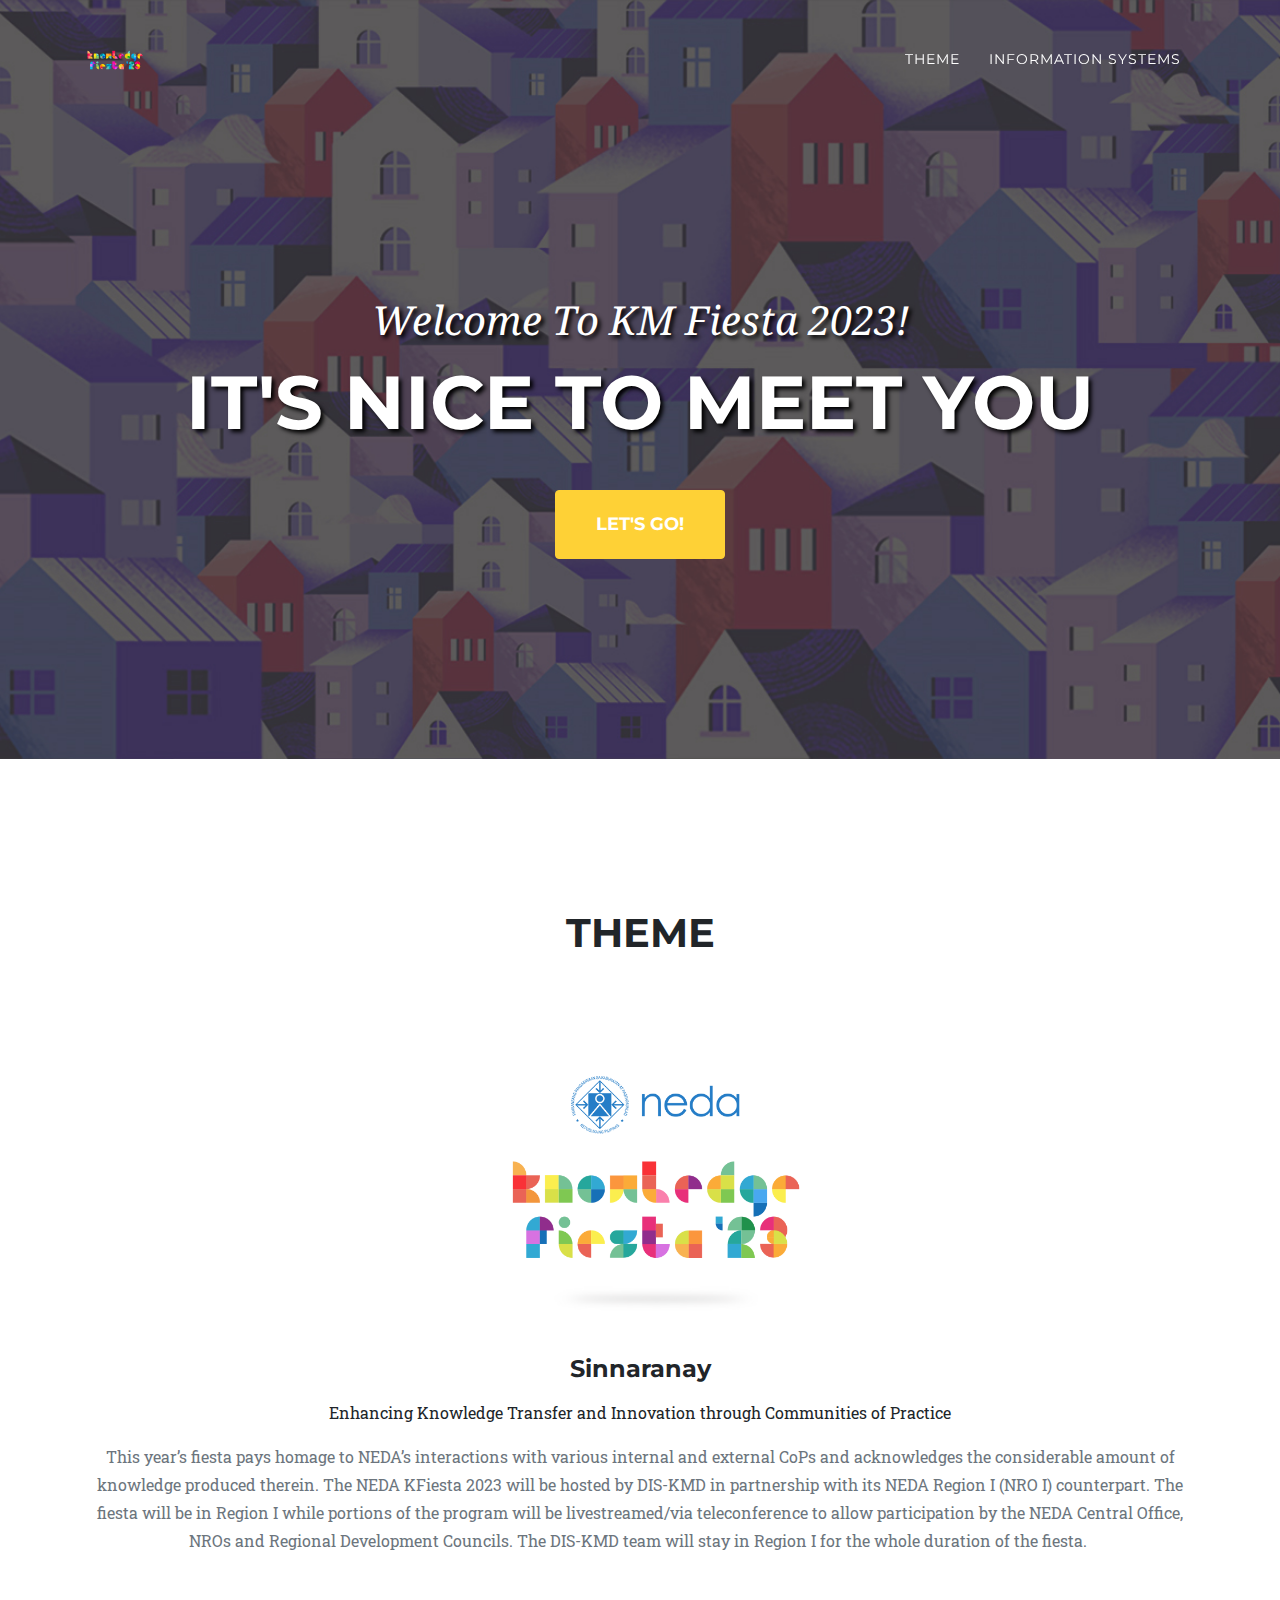
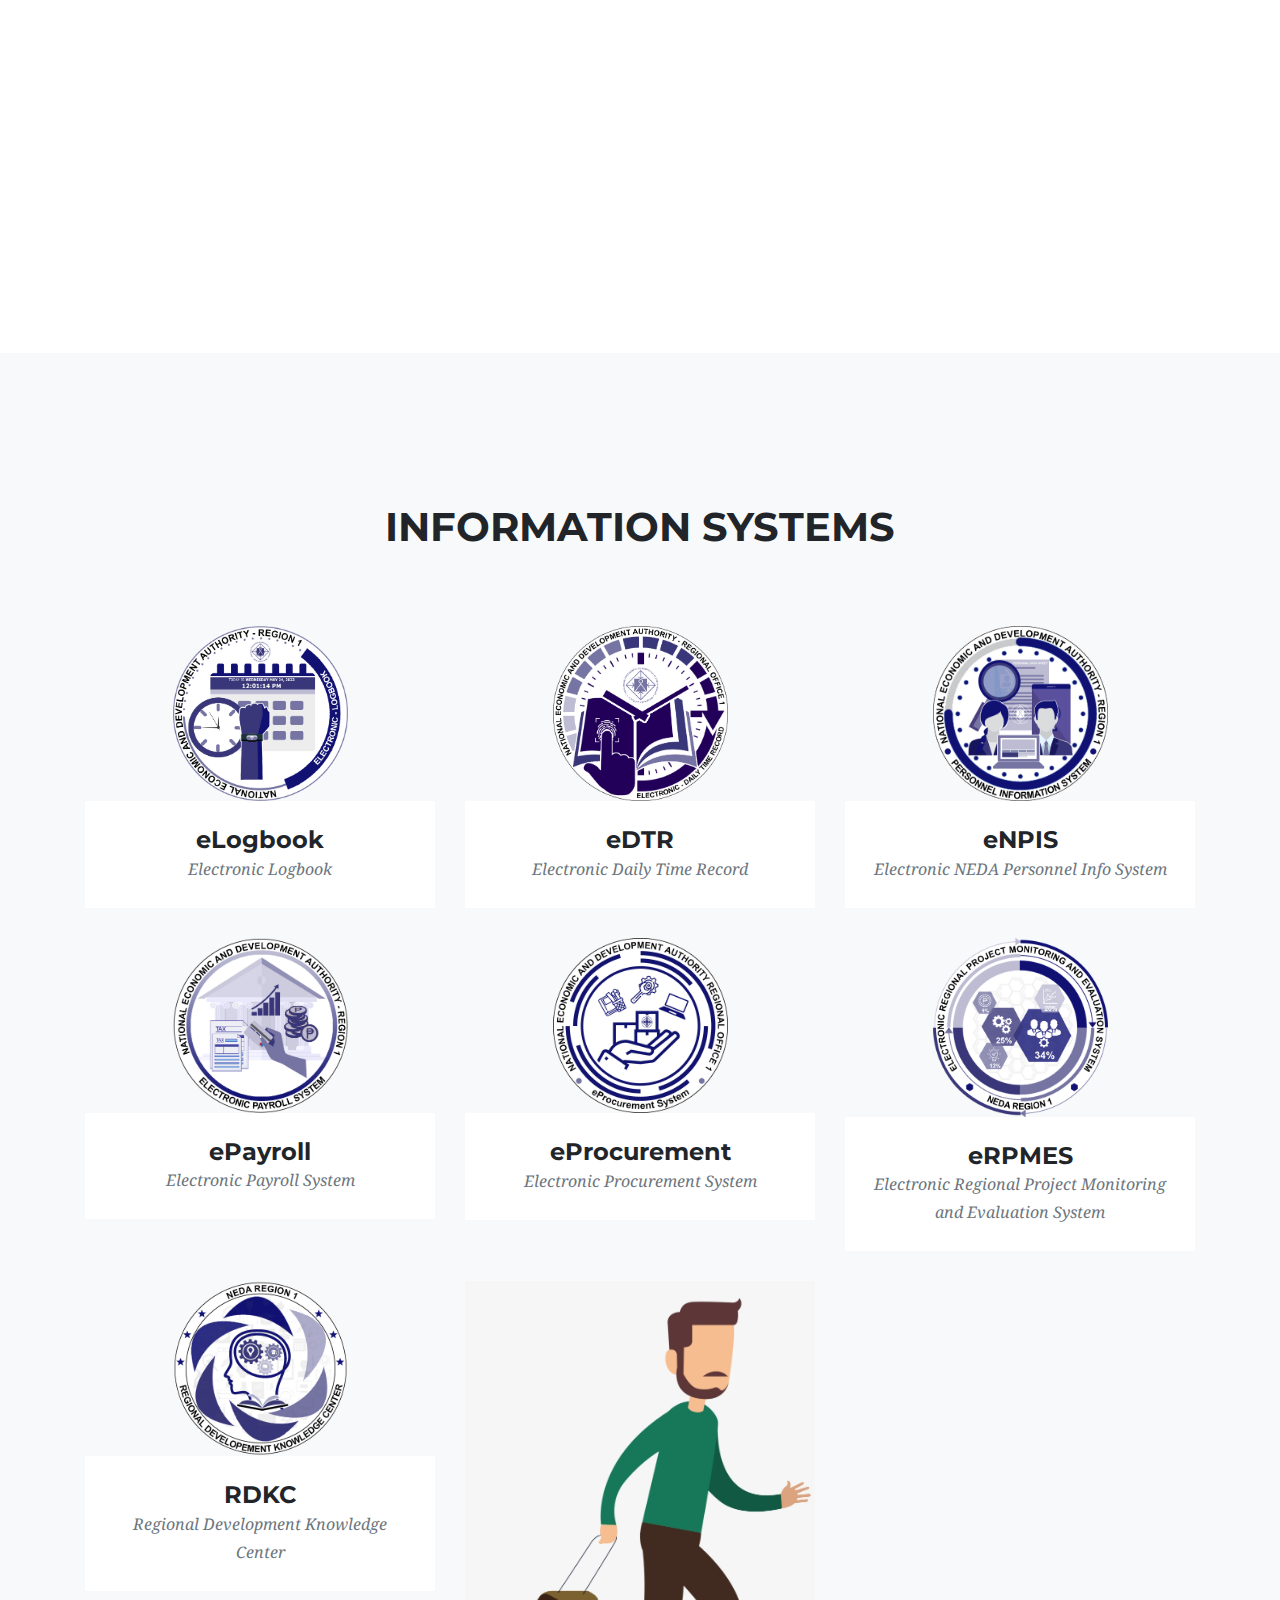
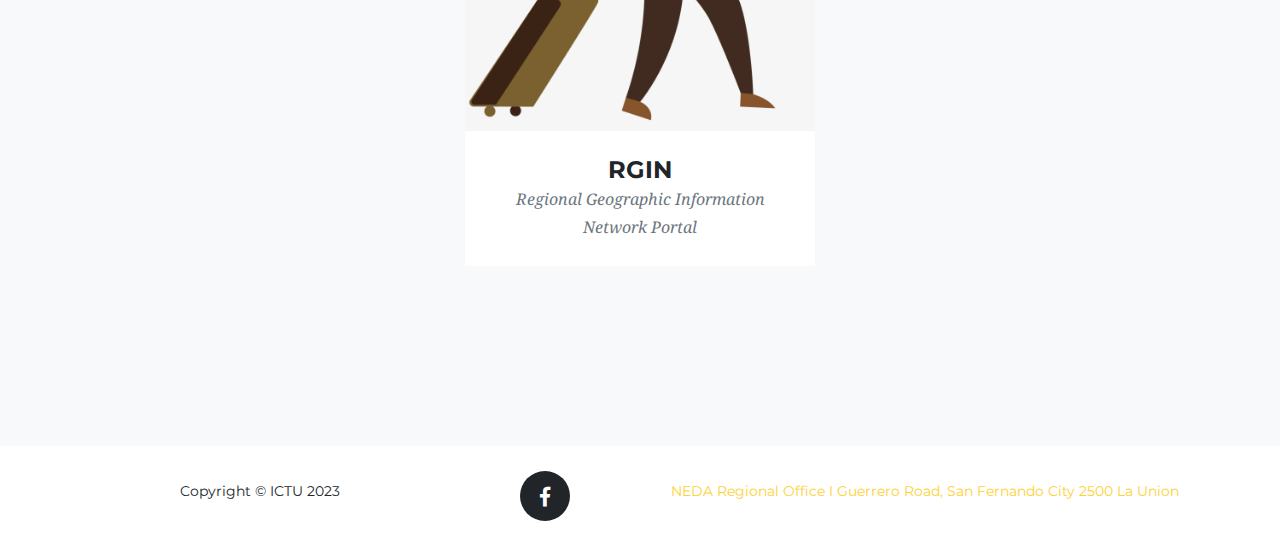
==== commit 59de70e7: "added rpmes logo" ====
--- a/index.html
+++ b/index.html
@@ -553,13 +553,13 @@
           </div>
         </div>
         <div class="col-md-4 col-sm-6 portfolio-item">
-          <a class="portfolio-link"  target = "_blank" href="../payroll/">
-            <div class="portfolio-hover">
-              <div class="portfolio-hover-content">
-                <i class="fas fa-plus fa-3x"></i>
-              </div>
-            </div>
-            <img class="img-fluid" src="img/portfolio/05-thumbnail.jpg" alt="">
+          <a class="portfolio-link"  target = "_blank" href="http://58.69.112.182:81/kmfiesta2023/rpmes">
+            <div class="portfolio-hover">
+              <div class="portfolio-hover-content">
+                <i class="fas fa-plus fa-3x"></i>
+              </div>
+            </div>
+            <div style="display: flex; align-items: center; justify-content: center;"><img class="img-fluid" src="img/portfolio/eRPMES.png" alt="" style="height: 50%; width: 50%;"></div>
           </a>
           <div class="portfolio-caption">
             <h4>eRPMES</h4>
@@ -567,17 +567,17 @@
           </div>
         </div>
         <div class="col-md-4 col-sm-6 portfolio-item">
-          <a class="portfolio-link"  target = "_blank" href="../NPIS/">
-            <div class="portfolio-hover">
-              <div class="portfolio-hover-content">
-                <i class="fas fa-plus fa-3x"></i>
-              </div>
-            </div>
-            <img class="img-fluid" src="img/portfolio/09-thumbnail.png" alt="">
-          </a>
-          <div class="portfolio-caption">
-            <h4>eRDKC</h4>
-            <p class="text-muted">Electronic Regional Development Knowledge Center</p>
+          <a class="portfolio-link"  target = "_blank" href="http://58.69.112.182/rdkc">
+            <div class="portfolio-hover">
+              <div class="portfolio-hover-content">
+                <i class="fas fa-plus fa-3x"></i>
+              </div>
+            </div>
+            <div style="display: flex; align-items: center; justify-content: center;"><img class="img-fluid" src="img/portfolio/rdkc.png" alt="" style="height: 50%; width: 50%;"></div>
+          </a>
+          <div class="portfolio-caption">
+            <h4>RDKC</h4>
+            <p class="text-muted">Regional Development Knowledge Center</p>
           </div>
         </div>
         <div class="col-md-4 col-sm-6 portfolio-item">
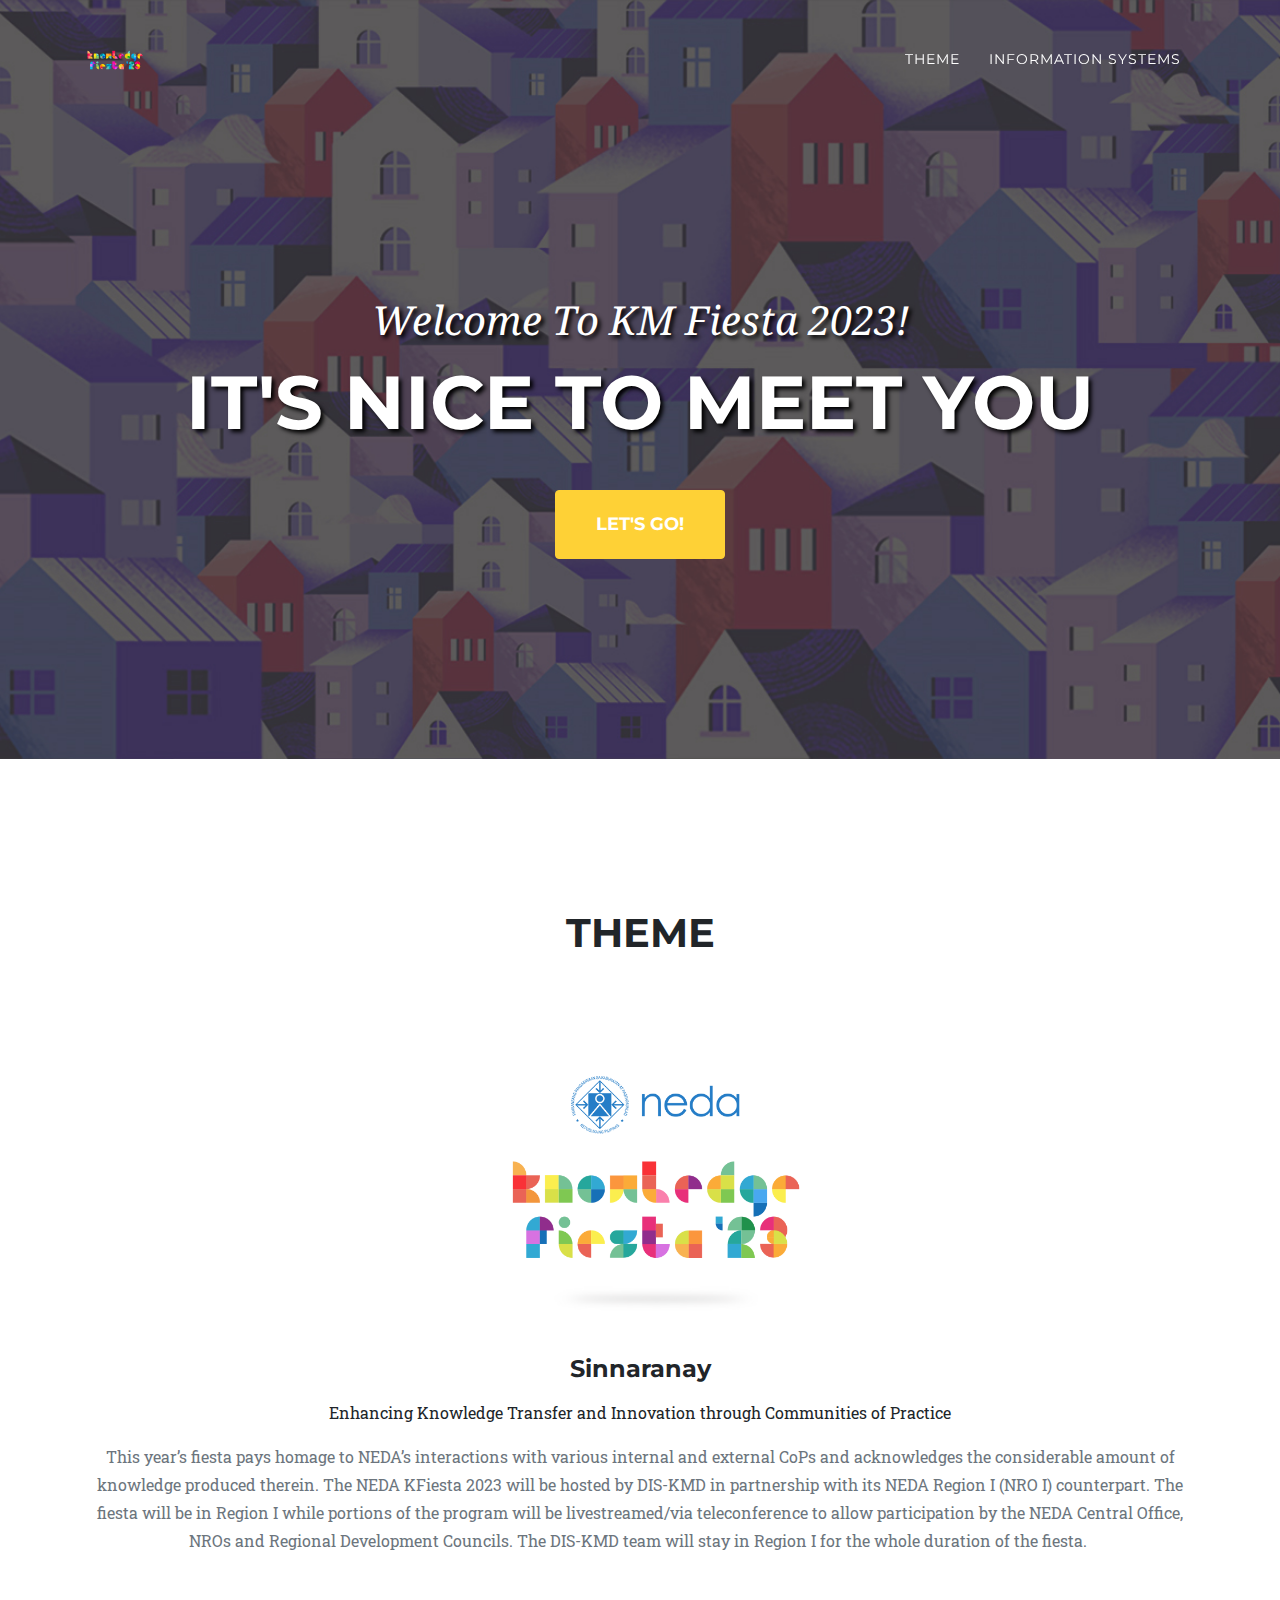
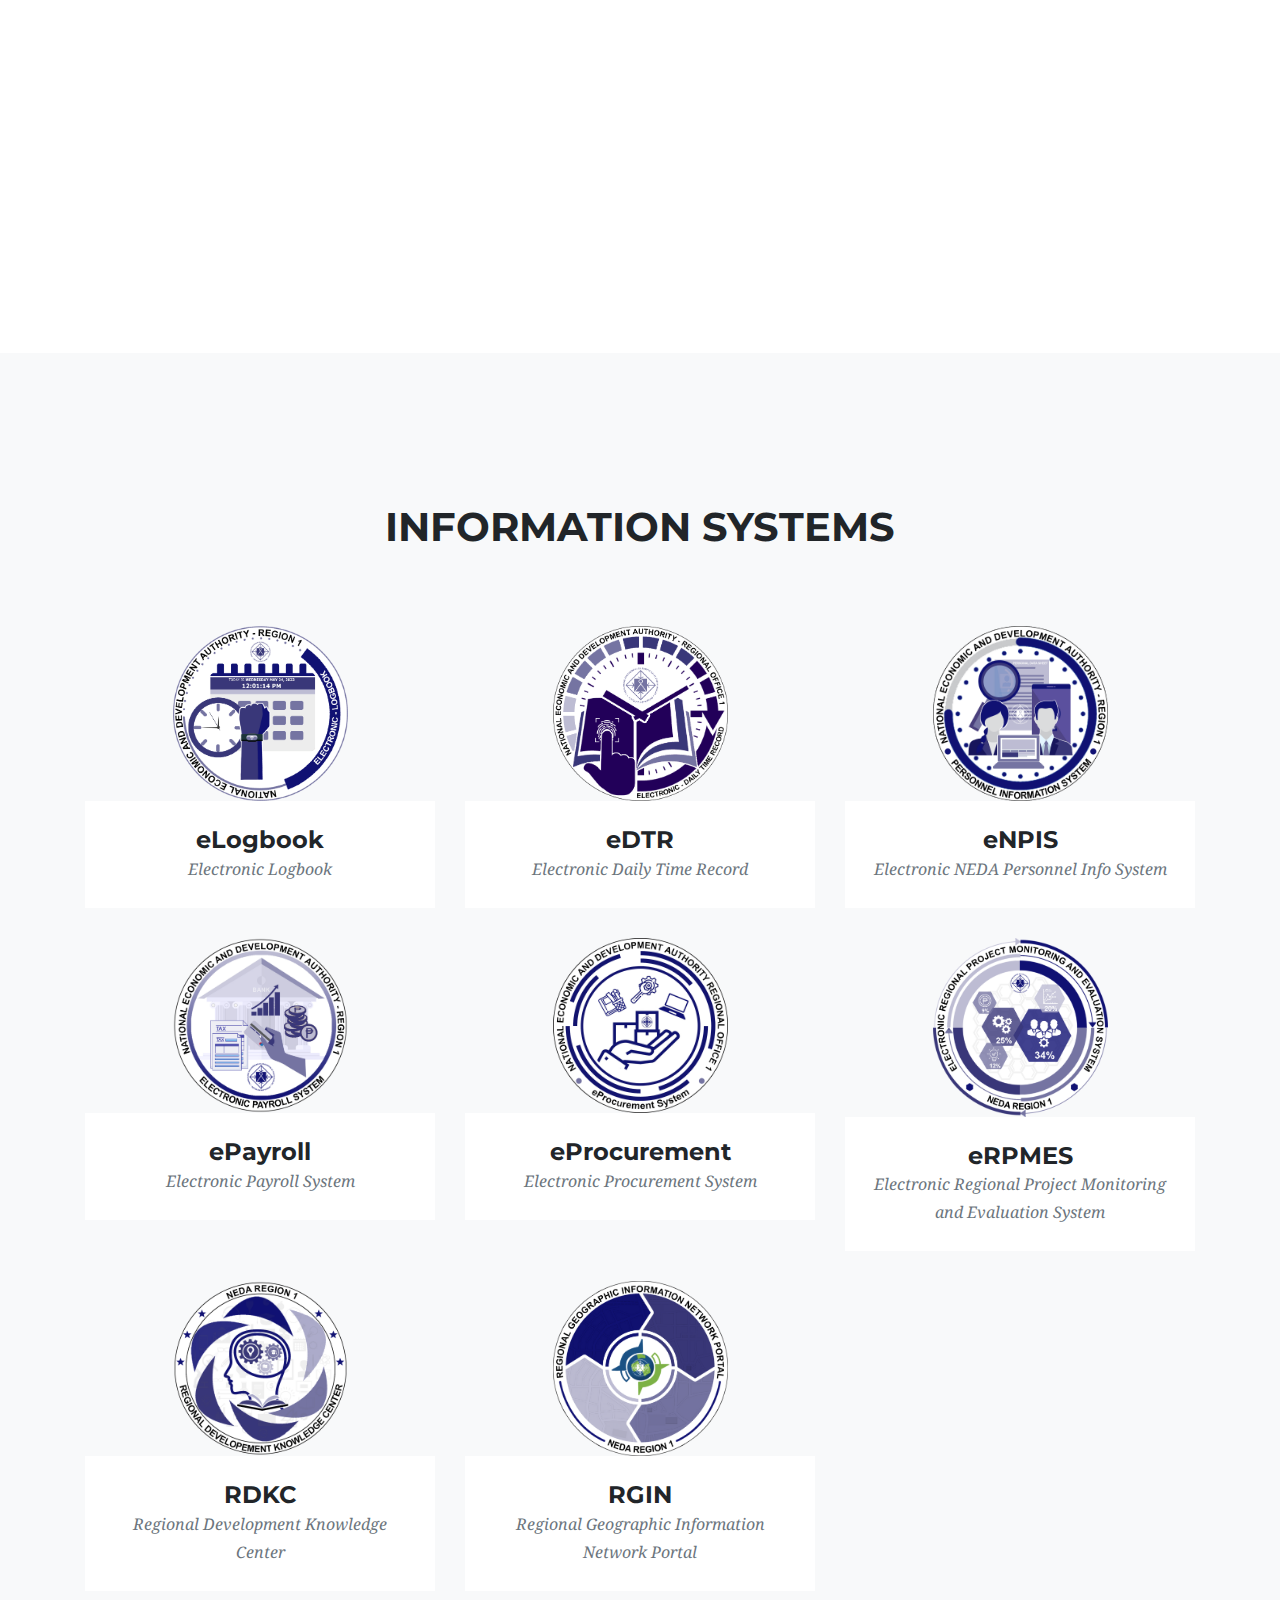
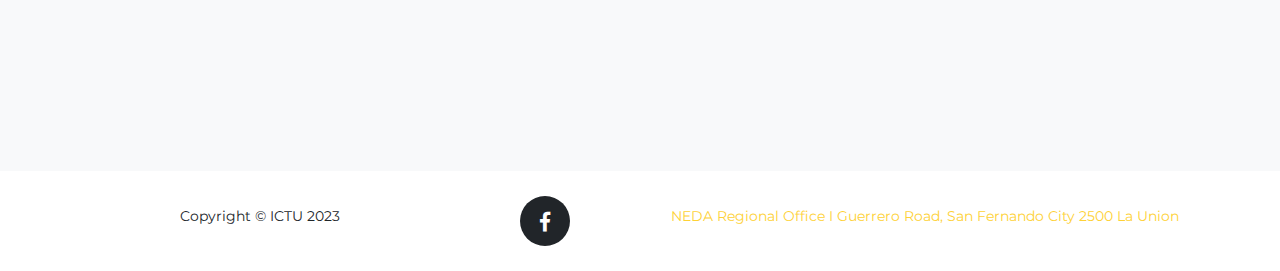
==== commit bbfa8b0d: "fixed logos" ====
--- a/index.html
+++ b/index.html
@@ -587,7 +587,7 @@
                 <i class="fas fa-plus fa-3x"></i>
               </div>
             </div>
-            <img class="img-fluid" src="img/portfolio/06-thumbnail.jpg" alt="">
+            <div style="display: flex; align-items: center; justify-content: center;"><img class="img-fluid" src="img/portfolio/rgin.png" alt="" style="height: 50%; width: 50%;"></div>
           </a>
           <div class="portfolio-caption">
             <h4>RGIN</h4>
